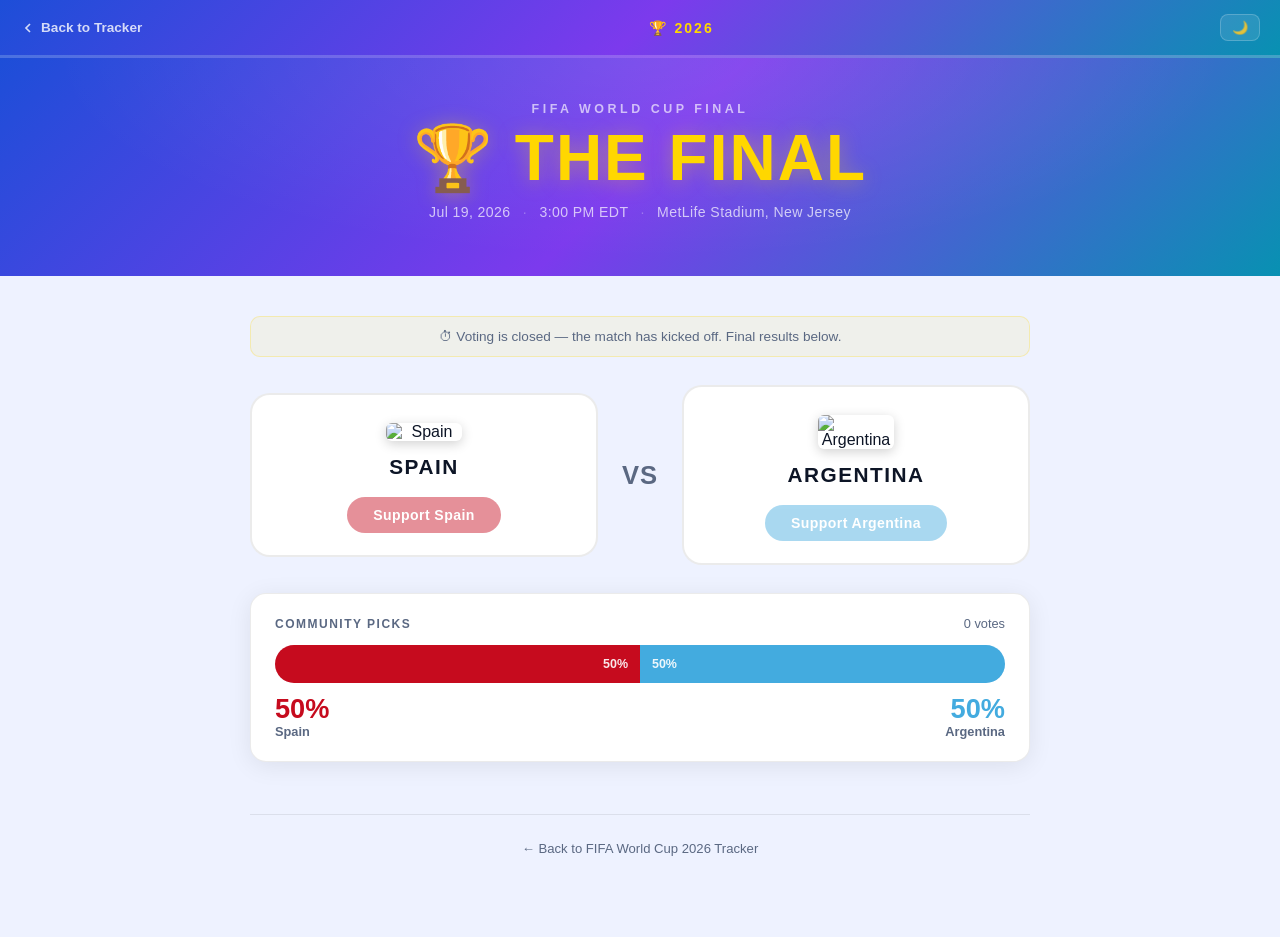
==== final.html @ 1cb16864 "feat: World Cup Final prediction page (Spain vs Argentina) with Firebase placeholder - final.html: v" ====
<!DOCTYPE html>
<html lang="en">
<head>
  <script async src="https://www.googletagmanager.com/gtag/js?id=G-YJS6015CH2"></script>
  <script>
    window.dataLayer = window.dataLayer || [];
    function gtag(){dataLayer.push(arguments);}
    gtag('js', new Date()); gtag('config', 'G-YJS6015CH2');
  </script>
  <meta charset="UTF-8" />
  <meta name="viewport" content="width=device-width, initial-scale=1.0" />
  <title>2026 World Cup Final – Spain vs Argentina | Predict the Winner</title>
  <meta name="description" content="Spain vs Argentina — 2026 FIFA World Cup Final. Cast your prediction and see who the world is backing." />
  <style>
    /* ── TOKENS ── */
    :root {
      --spain:       #C60B1E;
      --spain-dim:   rgba(198,11,30,.12);
      --arg:         #43ABDF;
      --arg-dim:     rgba(67,171,223,.12);
      --gold:        #FFD700;

      --bg:          #EEF2FF;
      --surface:     #FFFFFF;
      --surface2:    #F0F4FF;
      --text:        #0D1526;
      --text-muted:  #5A6882;
      --border:      rgba(0,0,0,.08);
      --shadow:      0 4px 24px rgba(0,0,0,.08);
    }
    @media (prefers-color-scheme: dark) {
      :root {
        --bg:         #07101F;
        --surface:    #0E1A2E;
        --surface2:   #122033;
        --text:       #E8EDF8;
        --text-muted: #7A8FAF;
        --border:     rgba(255,255,255,.07);
        --shadow:     0 4px 24px rgba(0,0,0,.5);
      }
    }
    :root[data-theme="dark"] {
      --bg:         #07101F;
      --surface:    #0E1A2E;
      --surface2:   #122033;
      --text:       #E8EDF8;
      --text-muted: #7A8FAF;
      --border:     rgba(255,255,255,.07);
      --shadow:     0 4px 24px rgba(0,0,0,.5);
    }
    :root[data-theme="light"] {
      --bg:          #EEF2FF;
      --surface:     #FFFFFF;
      --surface2:    #F0F4FF;
      --text:        #0D1526;
      --text-muted:  #5A6882;
      --border:      rgba(0,0,0,.08);
      --shadow:      0 4px 24px rgba(0,0,0,.08);
    }

    *, *::before, *::after { box-sizing: border-box; margin: 0; padding: 0; }

    body {
      font-family: 'Segoe UI', Arial, sans-serif;
      background: var(--bg);
      color: var(--text);
      min-height: 100vh;
      transition: background .2s, color .2s;
    }

    /* ── PAGE HEADER ── */
    .page-header {
      background: linear-gradient(135deg, #1d4ed8 0%, #7c3aed 50%, #0891b2 100%);
      padding: 14px 20px;
      display: flex;
      align-items: center;
      justify-content: space-between;
      border-bottom: 3px solid rgba(255,255,255,.2);
    }
    .back-link {
      color: rgba(255,255,255,.8);
      text-decoration: none;
      font-size: .85rem;
      font-weight: 600;
      display: flex;
      align-items: center;
      gap: 5px;
      transition: color .15s;
    }
    .back-link:hover { color: #fff; }
    .header-logo {
      font-size: .88rem;
      font-weight: 800;
      letter-spacing: 2px;
      color: var(--gold);
      text-transform: uppercase;
    }
    .theme-btn {
      background: rgba(255,255,255,.1);
      border: 1px solid rgba(255,255,255,.2);
      color: rgba(255,255,255,.85);
      padding: 5px 11px;
      border-radius: 8px;
      cursor: pointer;
      font-size: .82rem;
      font-family: inherit;
      transition: background .15s;
    }
    .theme-btn:hover { background: rgba(255,255,255,.2); }

    /* ── HERO ── */
    .hero {
      background: linear-gradient(135deg, #1d4ed8 0%, #7c3aed 50%, #0891b2 100%);
      text-align: center;
      padding: 44px 20px 56px;
      position: relative;
      overflow: hidden;
    }
    .hero::before {
      content: '';
      position: absolute;
      inset: 0;
      background: radial-gradient(ellipse at 50% 0%, rgba(255,255,255,.1) 0%, transparent 65%);
      pointer-events: none;
    }
    .hero-eyebrow {
      font-size: .78rem;
      font-weight: 700;
      letter-spacing: 3.5px;
      text-transform: uppercase;
      color: rgba(255,255,255,.65);
      margin-bottom: 10px;
    }
    .hero-title {
      font-size: clamp(2.2rem, 7vw, 4rem);
      font-weight: 900;
      color: var(--gold);
      text-shadow: 0 2px 20px rgba(255,215,0,.35);
      letter-spacing: 2px;
      text-transform: uppercase;
      line-height: 1;
      text-wrap: balance;
      position: relative;
    }
    .hero-meta {
      margin-top: 14px;
      color: rgba(255,255,255,.7);
      font-size: .88rem;
      letter-spacing: .4px;
      position: relative;
    }
    .hero-meta .dot { margin: 0 8px; opacity: .4; }

    /* ── MAIN ── */
    main { max-width: 820px; margin: 0 auto; padding: 40px 20px 80px; }

    /* ── CLOSED BANNER ── */
    .closed-banner {
      text-align: center;
      padding: 12px 20px;
      background: rgba(255,215,0,.08);
      border: 1px solid rgba(255,215,0,.25);
      border-radius: 10px;
      color: var(--text-muted);
      font-size: .85rem;
      margin-bottom: 28px;
      display: none;
    }
    .closed-banner.visible { display: block; }

    /* ── PROMPT ── */
    .vote-prompt {
      text-align: center;
      margin-bottom: 32px;
    }
    .vote-prompt h2 {
      font-size: 1.35rem;
      font-weight: 700;
      color: var(--text);
    }
    .vote-prompt p {
      font-size: .86rem;
      color: var(--text-muted);
      margin-top: 5px;
    }

    /* ── MATCHUP ── */
    .matchup {
      display: grid;
      grid-template-columns: 1fr 60px 1fr;
      gap: 12px;
      align-items: center;
      margin-bottom: 28px;
    }
    @media (max-width: 480px) {
      .matchup {
        grid-template-columns: 1fr;
      }
      .vs { text-align: center; padding: 0; }
    }

    /* ── TEAM CARD ── */
    .team-card {
      background: var(--surface);
      border: 2px solid var(--border);
      border-radius: 20px;
      padding: 28px 16px 22px;
      text-align: center;
      cursor: pointer;
      transition: transform .18s ease, border-color .18s, box-shadow .18s;
      position: relative;
      overflow: hidden;
      user-select: none;
    }
    .team-card::after {
      content: '';
      position: absolute;
      inset: 0;
      border-radius: 18px;
      opacity: 0;
      transition: opacity .2s;
    }
    .team-card.spain::after { background: radial-gradient(ellipse at 50% 0%, rgba(198,11,30,.14), transparent 70%); }
    .team-card.arg::after   { background: radial-gradient(ellipse at 50% 100%, rgba(67,171,223,.14), transparent 70%); }

    .team-card:not(.voted-other):hover { transform: translateY(-5px); }
    .team-card.spain:not(.voted-other):hover { border-color: var(--spain); box-shadow: 0 10px 36px rgba(198,11,30,.18); }
    .team-card.spain:not(.voted-other):hover::after { opacity: 1; }
    .team-card.arg:not(.voted-other):hover   { border-color: var(--arg);   box-shadow: 0 10px 36px rgba(67,171,223,.18); }
    .team-card.arg:not(.voted-other):hover::after   { opacity: 1; }

    .team-card.voted-for.spain {
      border-color: var(--spain);
      box-shadow: 0 0 0 3px rgba(198,11,30,.2), 0 8px 32px rgba(198,11,30,.12);
    }
    .team-card.voted-for.spain::after { opacity: 1; }
    .team-card.voted-for.arg {
      border-color: var(--arg);
      box-shadow: 0 0 0 3px rgba(67,171,223,.2), 0 8px 32px rgba(67,171,223,.12);
    }
    .team-card.voted-for.arg::after { opacity: 1; }

    .team-card.voted-other {
      opacity: .55;
      cursor: default;
      transform: none !important;
    }

    .team-flag {
      width: 76px;
      height: auto;
      border-radius: 6px;
      box-shadow: 0 3px 12px rgba(0,0,0,.18);
      display: block;
      margin: 0 auto 14px;
      position: relative;
      z-index: 1;
    }
    .team-name {
      font-size: 1.3rem;
      font-weight: 800;
      letter-spacing: 1.5px;
      text-transform: uppercase;
      color: var(--text);
      margin-bottom: 18px;
      position: relative;
      z-index: 1;
    }
    .vote-btn {
      display: inline-block;
      padding: 10px 26px;
      border-radius: 50px;
      border: none;
      font-size: .88rem;
      font-weight: 700;
      cursor: pointer;
      font-family: inherit;
      letter-spacing: .4px;
      transition: transform .1s, opacity .15s;
      position: relative;
      z-index: 1;
    }
    .vote-btn:not(:disabled):active { transform: scale(.95); }
    .team-card.spain .vote-btn { background: var(--spain); color: #fff; }
    .team-card.arg   .vote-btn { background: var(--arg);   color: #fff; }
    .vote-btn:disabled { opacity: .45; cursor: default; }

    .voted-badge {
      display: none;
      font-size: .78rem;
      font-weight: 700;
      margin-top: 10px;
      padding: 4px 14px;
      border-radius: 50px;
      letter-spacing: .5px;
      position: relative;
      z-index: 1;
    }
    .team-card.voted-for .voted-badge { display: inline-block; }
    .team-card.spain .voted-badge { background: rgba(198,11,30,.12); color: var(--spain); }
    .team-card.arg   .voted-badge { background: rgba(67,171,223,.14); color: #1d90c8; }

    /* ── VS ── */
    .vs {
      font-size: 1.6rem;
      font-weight: 900;
      color: var(--text-muted);
      text-align: center;
      letter-spacing: 1px;
    }

    /* ── RESULTS ── */
    .results-section {
      background: var(--surface);
      border: 1px solid var(--border);
      border-radius: 16px;
      padding: 22px 24px;
      box-shadow: var(--shadow);
      display: none;
    }
    .results-section.visible { display: block; }

    .results-header {
      display: flex;
      justify-content: space-between;
      align-items: baseline;
      margin-bottom: 14px;
    }
    .results-title {
      font-size: .75rem;
      font-weight: 700;
      text-transform: uppercase;
      letter-spacing: 1.5px;
      color: var(--text-muted);
    }
    .total-votes {
      font-size: .8rem;
      color: var(--text-muted);
      font-variant-numeric: tabular-nums;
    }

    .results-bar-wrap {
      height: 38px;
      border-radius: 50px;
      overflow: hidden;
      display: flex;
      background: var(--surface2);
    }
    .bar-spain {
      background: var(--spain);
      width: 50%;
      min-width: 0;
      display: flex;
      align-items: center;
      justify-content: flex-end;
      padding-right: 12px;
      transition: width .65s cubic-bezier(.4,0,.2,1);
      overflow: hidden;
      flex-shrink: 0;
    }
    .bar-arg {
      background: var(--arg);
      flex: 1;
      min-width: 0;
      display: flex;
      align-items: center;
      padding-left: 12px;
      overflow: hidden;
    }
    .bar-label {
      font-size: .78rem;
      font-weight: 700;
      color: rgba(255,255,255,.9);
      white-space: nowrap;
    }

    .results-teams {
      display: flex;
      justify-content: space-between;
      margin-top: 12px;
    }
    .result-side { display: flex; flex-direction: column; gap: 2px; }
    .result-side.right { text-align: right; }
    .result-pct {
      font-size: 1.7rem;
      font-weight: 900;
      line-height: 1;
      font-variant-numeric: tabular-nums;
    }
    .result-pct.spain { color: var(--spain); }
    .result-pct.arg   { color: var(--arg); }
    .result-team { font-size: .8rem; font-weight: 600; color: var(--text-muted); }

    /* ── FOOTER ── */
    .page-footer {
      text-align: center;
      margin-top: 52px;
      padding-top: 24px;
      border-top: 1px solid var(--border);
    }
    .page-footer a {
      color: var(--text-muted);
      text-decoration: none;
      font-size: .82rem;
      transition: color .15s;
    }
    .page-footer a:hover { color: var(--text); }

    @media (prefers-reduced-motion: reduce) {
      .bar-spain { transition: none; }
      .team-card { transition: none; }
    }
  </style>
</head>
<body>

<script>
  (function() {
    const t = localStorage.getItem('wc_theme');
    document.documentElement.setAttribute('data-theme', t === 'night' ? 'dark' : 'light');
  })();
</script>

<!-- ── PAGE HEADER ── -->
<header class="page-header">
  <a href="index.html" class="back-link">
    <svg width="16" height="16" fill="none" stroke="currentColor" stroke-width="2.5" viewBox="0 0 24 24">
      <polyline points="15 18 9 12 15 6"/>
    </svg>
    <span id="backLabel">Back to Tracker</span>
  </a>
  <span class="header-logo">🏆 2026</span>
  <button class="theme-btn" id="themeBtn" onclick="toggleTheme()">🌙</button>
</header>

<!-- ── HERO ── -->
<div class="hero">
  <div class="hero-eyebrow" id="eyebrow">FIFA World Cup Final</div>
  <h1 class="hero-title">🏆 The Final</h1>
  <div class="hero-meta">
    <span id="matchMeta">Jul 19, 2026 <span class="dot">·</span> 3:00 PM EDT <span class="dot">·</span> MetLife Stadium, New Jersey</span>
  </div>
</div>

<!-- ── MAIN ── -->
<main>

  <div id="closedBanner" class="closed-banner"></div>

  <div class="vote-prompt" id="votePrompt">
    <h2 id="promptTitle">Who will lift the trophy?</h2>
    <p id="promptSub">Cast your prediction — see what the world thinks</p>
  </div>

  <div class="matchup">

    <div class="team-card spain" id="cardSpain" onclick="castVote('spain')">
      <img class="team-flag" src="https://flagcdn.com/w80/es.png" alt="Spain" />
      <div class="team-name" id="nameSpain">Spain</div>
      <button class="vote-btn" id="btnSpain">Support Spain</button>
      <div class="voted-badge" id="badgeSpain">✓ Your Pick</div>
    </div>

    <div class="vs">VS</div>

    <div class="team-card arg" id="cardArg" onclick="castVote('arg')">
      <img class="team-flag" src="https://flagcdn.com/w80/ar.png" alt="Argentina" />
      <div class="team-name" id="nameArg">Argentina</div>
      <button class="vote-btn" id="btnArg">Support Argentina</button>
      <div class="voted-badge" id="badgeArg">✓ Your Pick</div>
    </div>

  </div>

  <!-- ── RESULTS BAR ── -->
  <div class="results-section" id="results">
    <div class="results-header">
      <span class="results-title" id="resultsTitle">Community Picks</span>
      <span class="total-votes" id="totalVotes">0 votes</span>
    </div>
    <div class="results-bar-wrap">
      <div class="bar-spain" id="barSpain">
        <span class="bar-label" id="barLabelSpain">50%</span>
      </div>
      <div class="bar-arg" id="barArg">
        <span class="bar-label" id="barLabelArg">50%</span>
      </div>
    </div>
    <div class="results-teams">
      <div class="result-side">
        <span class="result-pct spain" id="pctSpain">50%</span>
        <span class="result-team" id="rSpain">Spain</span>
      </div>
      <div class="result-side right">
        <span class="result-pct arg" id="pctArg">50%</span>
        <span class="result-team" id="rArg">Argentina</span>
      </div>
    </div>
  </div>

  <div class="page-footer">
    <a href="index.html">← <span id="footerLink">Back to FIFA World Cup 2026 Tracker</span></a>
  </div>

</main>

<!-- ═══════════════════════════════════════════════════════
     FIREBASE — replace this block once you have the config
     ═══════════════════════════════════════════════════════

<script type="module">
  import { initializeApp } from "https://www.gstatic.com/firebasejs/10.12.0/firebase-app.js";
  import { getDatabase, ref, onValue, runTransaction }
    from "https://www.gstatic.com/firebasejs/10.12.0/firebase-database.js";

  const firebaseConfig = {
    apiKey:            "PASTE_YOUR_API_KEY",
    authDomain:        "YOUR_PROJECT.firebaseapp.com",
    databaseURL:       "https://YOUR_PROJECT-default-rtdb.firebaseio.com",
    projectId:         "YOUR_PROJECT",
    storageBucket:     "YOUR_PROJECT.appspot.com",
    messagingSenderId: "YOUR_SENDER_ID",
    appId:             "YOUR_APP_ID"
  };

  const app = initializeApp(firebaseConfig);
  const db  = getDatabase(app);
  const votesRef = ref(db, 'final_votes');

  // Real-time listener — updates bar for all visitors
  onValue(votesRef, (snap) => {
    const d = snap.val() || { spain: 0, arg: 0 };
    updateResults(d.spain, d.arg);
  });

  // Atomic increment — safe against concurrent writes
  window._firebaseVote = async function(team) {
    await runTransaction(ref(db, 'final_votes/' + team), (v) => (v || 0) + 1);
  };
</script>

-->

<script>
  /* ── BILINGUAL ── */
  const T = {
    en: {
      back:         'Back to Tracker',
      footer:       'Back to FIFA World Cup 2026 Tracker',
      eyebrow:      'FIFA World Cup Final',
      meta:         'Jul 19, 2026 · 3:00 PM EDT · MetLife Stadium, New Jersey',
      promptTitle:  'Who will lift the trophy?',
      promptSub:    'Cast your prediction — see what the world thinks',
      btnSpain:     'Support Spain',
      btnArg:       'Support Argentina',
      nameSpain:    'Spain',
      nameArg:      'Argentina',
      resultsTitle: 'Community Picks',
      votes:        n => `${n.toLocaleString()} vote${n !== 1 ? 's' : ''}`,
      yourPick:     '✓ Your Pick',
      closed:       '⏱ Voting is closed — the match has kicked off. Final results below.',
    },
    zh: {
      back:         '返回主页',
      footer:       '返回 2026 世界杯追踪器',
      eyebrow:      'FIFA 世界杯决赛',
      meta:         '2026年7月20日 · 北京时间 03:00 · 大都会人寿球场，新泽西',
      promptTitle:  '你支持谁捧杯？',
      promptSub:    '投票预测，看看大家怎么想',
      btnSpain:     '支持西班牙',
      btnArg:       '支持阿根廷',
      nameSpain:    '西班牙',
      nameArg:      '阿根廷',
      resultsTitle: '社区预测',
      votes:        n => `共 ${n.toLocaleString()} 票`,
      yourPick:     '✓ 你的选择',
      closed:       '⏱ 投票已关闭，比赛已经开始，最终预测结果如下。',
    }
  };

  let LANG = localStorage.getItem('wc_lang') || 'en';

  function setLang(lang) {
    LANG = lang;
    const t = T[lang];
    document.getElementById('backLabel').textContent    = t.back;
    document.getElementById('eyebrow').textContent      = t.eyebrow;
    document.getElementById('matchMeta').innerHTML      = t.meta
      .replace(/·/g, '<span class="dot">·</span>');
    document.getElementById('promptTitle').textContent  = t.promptTitle;
    document.getElementById('promptSub').textContent    = t.promptSub;
    document.getElementById('btnSpain').textContent     = t.btnSpain;
    document.getElementById('btnArg').textContent       = t.btnArg;
    document.getElementById('nameSpain').textContent    = t.nameSpain;
    document.getElementById('nameArg').textContent      = t.nameArg;
    document.getElementById('rSpain').textContent       = t.nameSpain;
    document.getElementById('rArg').textContent         = t.nameArg;
    document.getElementById('badgeSpain').textContent   = t.yourPick;
    document.getElementById('badgeArg').textContent     = t.yourPick;
    document.getElementById('resultsTitle').textContent = t.resultsTitle;
    document.getElementById('footerLink').textContent   = t.footer;
    const n = _votes.spain + _votes.arg;
    document.getElementById('totalVotes').textContent   = t.votes(n);
    if (_closed) {
      document.getElementById('closedBanner').textContent = t.closed;
    }
  }

  /* ── THEME ── */
  function toggleTheme() {
    const isDark = document.documentElement.getAttribute('data-theme') === 'dark';
    const next   = isDark ? 'light' : 'dark';
    document.documentElement.setAttribute('data-theme', next);
    localStorage.setItem('wc_theme', next === 'dark' ? 'night' : 'day');
    document.getElementById('themeBtn').textContent = next === 'dark' ? '☀️' : '🌙';
  }

  /* ── STATE ── */
  // FIREBASE_TODO: _votes will be overwritten by the Firebase onValue listener.
  // Until then, starts at 0 and only reflects local votes.
  let _votes = { spain: 0, arg: 0 };
  const VOTE_KEY = 'wc_final_vote_2026';

  // Final kick-off: Jul 19 2026 19:00 UTC (3 PM EDT)
  const KICKOFF_UTC = Date.UTC(2026, 6, 19, 19, 0);
  const _closed = Date.now() >= KICKOFF_UTC;

  /* ── VOTE ── */
  function castVote(team) {
    if (localStorage.getItem(VOTE_KEY)) return;
    if (_closed) return;
    localStorage.setItem(VOTE_KEY, team);
    _votes[team]++;

    // FIREBASE_TODO: Remove the line above and uncomment below once Firebase is live:
    // if (window._firebaseVote) { window._firebaseVote(team); return; }

    applyVotedUI(team);
    updateResults(_votes.spain, _votes.arg);
  }

  function applyVotedUI(team) {
    document.getElementById('btnSpain').disabled = true;
    document.getElementById('btnArg').disabled   = true;
    document.getElementById('votePrompt').style.display = 'none';
    document.getElementById('results').classList.add('visible');

    const mine  = team === 'spain' ? 'cardSpain' : 'cardArg';
    const other = team === 'spain' ? 'cardArg'   : 'cardSpain';
    document.getElementById(mine).classList.add('voted-for');
    const otherCard = document.getElementById(other);
    otherCard.classList.add('voted-other');
    otherCard.onclick = null;
  }

  /* ── RESULTS BAR ── */
  function updateResults(spainN, argN) {
    const total    = spainN + argN;
    const spainPct = total === 0 ? 50 : Math.round(spainN / total * 100);
    const argPct   = 100 - spainPct;

    document.getElementById('totalVotes').textContent       = T[LANG].votes(total);
    document.getElementById('barSpain').style.width         = spainPct + '%';
    document.getElementById('pctSpain').textContent         = spainPct + '%';
    document.getElementById('pctArg').textContent           = argPct   + '%';
    document.getElementById('barLabelSpain').textContent    = spainPct + '%';
    document.getElementById('barLabelArg').textContent      = argPct   + '%';
    // Hide label if bar too narrow
    document.getElementById('barLabelSpain').style.opacity  = spainPct < 14 ? '0' : '1';
    document.getElementById('barLabelArg').style.opacity    = argPct   < 14 ? '0' : '1';
  }

  /* ── INIT ── */
  setLang(LANG);

  // Sync theme icon
  document.getElementById('themeBtn').textContent =
    document.documentElement.getAttribute('data-theme') === 'dark' ? '☀️' : '🌙';

  // Voting closed state
  if (_closed) {
    const banner = document.getElementById('closedBanner');
    banner.textContent = T[LANG].closed;
    banner.classList.add('visible');
    document.getElementById('btnSpain').disabled = true;
    document.getElementById('btnArg').disabled   = true;
    document.getElementById('cardSpain').onclick = null;
    document.getElementById('cardArg').onclick   = null;
    document.getElementById('votePrompt').style.display = 'none';
    document.getElementById('results').classList.add('visible');
  }

  // Restore prior vote (local)
  const prior = localStorage.getItem(VOTE_KEY);
  if (prior) {
    _votes[prior]++;
    applyVotedUI(prior);
    updateResults(_votes.spain, _votes.arg);
  }
</script>
</body>
</html>
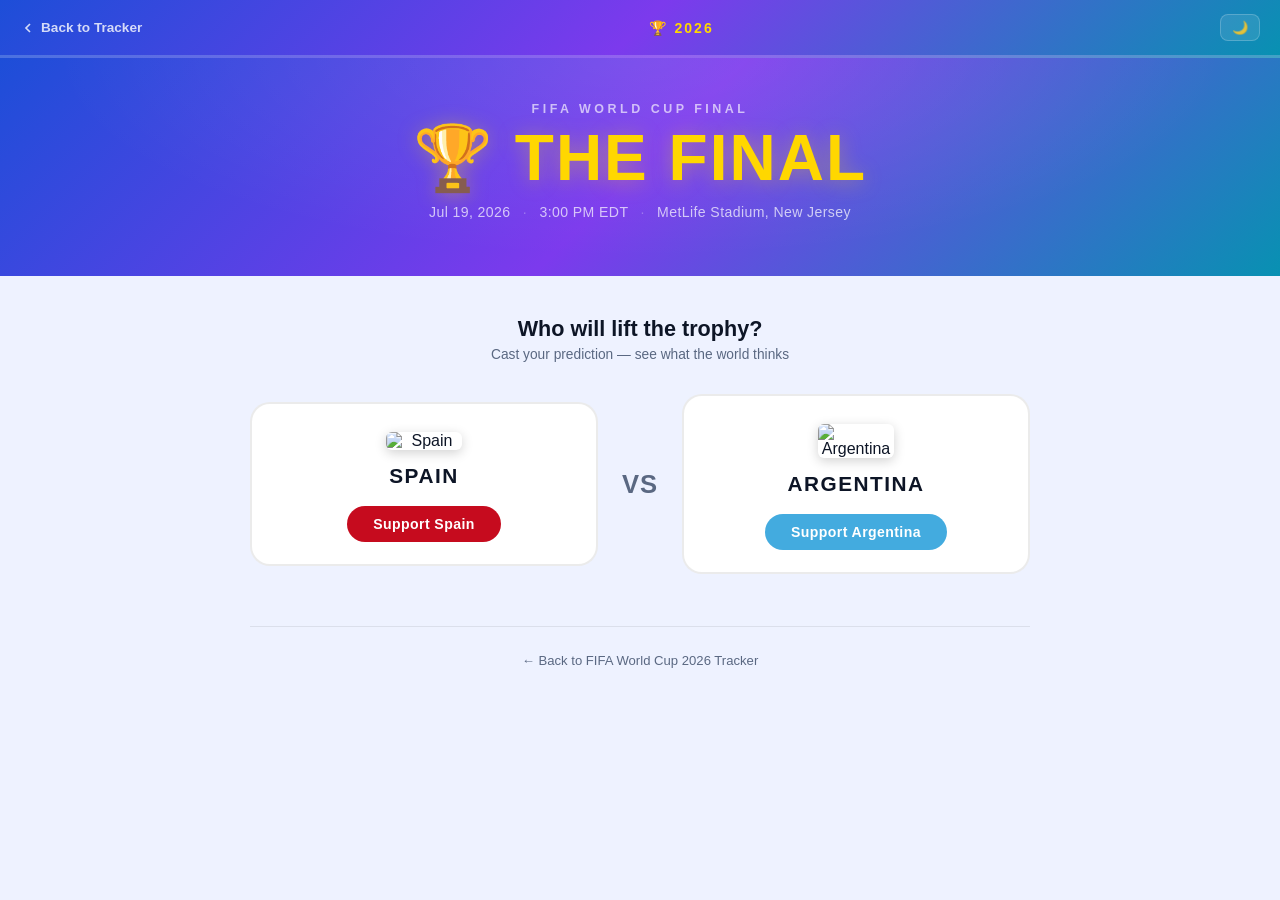
==== commit c81b16aa: "feat: connect Firebase Realtime Database for final vote counts [skip ci]" ====
--- a/final.html
+++ b/final.html
@@ -504,33 +504,29 @@
 
 </main>
 
-<!-- ═══════════════════════════════════════════════════════
-     FIREBASE — replace this block once you have the config
-     ═══════════════════════════════════════════════════════
-
 <script type="module">
   import { initializeApp } from "https://www.gstatic.com/firebasejs/10.12.0/firebase-app.js";
   import { getDatabase, ref, onValue, runTransaction }
     from "https://www.gstatic.com/firebasejs/10.12.0/firebase-database.js";
 
   const firebaseConfig = {
-    apiKey:            "PASTE_YOUR_API_KEY",
-    authDomain:        "YOUR_PROJECT.firebaseapp.com",
-    databaseURL:       "https://YOUR_PROJECT-default-rtdb.firebaseio.com",
-    projectId:         "YOUR_PROJECT",
-    storageBucket:     "YOUR_PROJECT.appspot.com",
-    messagingSenderId: "YOUR_SENDER_ID",
-    appId:             "YOUR_APP_ID"
+    apiKey:            "AIzaSyBJj8Or9CzDDDHI9J4nb-T1kBgchwv4rHs",
+    authDomain:        "worldcup2026-eacde.firebaseapp.com",
+    databaseURL:       "https://worldcup2026-eacde-default-rtdb.firebaseio.com",
+    projectId:         "worldcup2026-eacde",
+    storageBucket:     "worldcup2026-eacde.firebasestorage.app",
+    messagingSenderId: "214562669381",
+    appId:             "1:214562669381:web:a898e39a954136c8b9342c"
   };
 
   const app = initializeApp(firebaseConfig);
   const db  = getDatabase(app);
   const votesRef = ref(db, 'final_votes');
 
-  // Real-time listener — updates bar for all visitors
+  // Real-time listener — pushes live totals to all visitors
   onValue(votesRef, (snap) => {
     const d = snap.val() || { spain: 0, arg: 0 };
-    updateResults(d.spain, d.arg);
+    updateResults(d.spain || 0, d.arg || 0);
   });
 
   // Atomic increment — safe against concurrent writes
@@ -538,8 +534,6 @@
     await runTransaction(ref(db, 'final_votes/' + team), (v) => (v || 0) + 1);
   };
 </script>
-
--->
 
 <script>
   /* ── BILINGUAL ── */
@@ -616,9 +610,6 @@
   }
 
   /* ── STATE ── */
-  // FIREBASE_TODO: _votes will be overwritten by the Firebase onValue listener.
-  // Until then, starts at 0 and only reflects local votes.
-  let _votes = { spain: 0, arg: 0 };
   const VOTE_KEY = 'wc_final_vote_2026';
 
   // Final kick-off: Jul 19 2026 19:00 UTC (3 PM EDT)
@@ -630,13 +621,9 @@
     if (localStorage.getItem(VOTE_KEY)) return;
     if (_closed) return;
     localStorage.setItem(VOTE_KEY, team);
-    _votes[team]++;
-
-    // FIREBASE_TODO: Remove the line above and uncomment below once Firebase is live:
-    // if (window._firebaseVote) { window._firebaseVote(team); return; }
-
     applyVotedUI(team);
-    updateResults(_votes.spain, _votes.arg);
+    // Firebase handles the increment; onValue listener will update the bar
+    if (window._firebaseVote) window._firebaseVote(team);
   }
 
   function applyVotedUI(team) {
@@ -690,12 +677,10 @@
     document.getElementById('results').classList.add('visible');
   }
 
-  // Restore prior vote (local)
+  // Restore prior vote — results come from Firebase's onValue listener
   const prior = localStorage.getItem(VOTE_KEY);
   if (prior) {
-    _votes[prior]++;
     applyVotedUI(prior);
-    updateResults(_votes.spain, _votes.arg);
   }
 </script>
 </body>
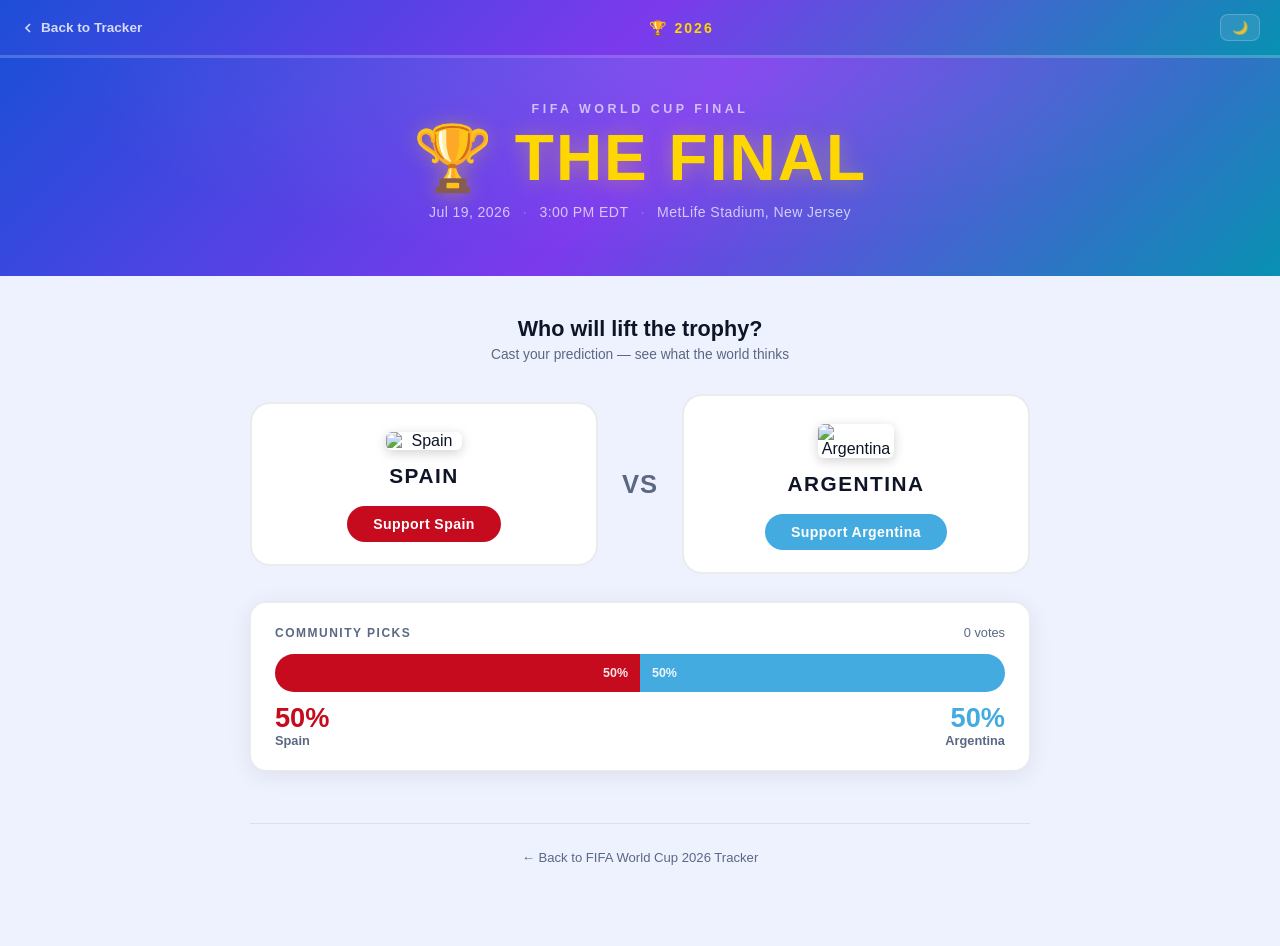
==== commit 3d569de0: "feat: auto-redirect to final page, show live results to all, toast on re-vote [skip ci] - index.html" ====
--- a/final.html
+++ b/final.html
@@ -391,6 +391,27 @@
     .result-pct.arg   { color: var(--arg); }
     .result-team { font-size: .8rem; font-weight: 600; color: var(--text-muted); }
 
+    /* ── TOAST ── */
+    .toast {
+      position: fixed;
+      bottom: 32px;
+      left: 50%;
+      transform: translateX(-50%) translateY(16px);
+      background: rgba(15,25,50,.93);
+      color: #fff;
+      padding: 11px 22px;
+      border-radius: 50px;
+      font-size: .88rem;
+      font-weight: 600;
+      opacity: 0;
+      transition: opacity .2s, transform .2s;
+      pointer-events: none;
+      white-space: nowrap;
+      z-index: 200;
+      box-shadow: 0 4px 20px rgba(0,0,0,.3);
+    }
+    .toast.show { opacity: 1; transform: translateX(-50%) translateY(0); }
+
     /* ── FOOTER ── */
     .page-footer {
       text-align: center;
@@ -473,7 +494,7 @@
   </div>
 
   <!-- ── RESULTS BAR ── -->
-  <div class="results-section" id="results">
+  <div class="results-section visible" id="results">
     <div class="results-header">
       <span class="results-title" id="resultsTitle">Community Picks</span>
       <span class="total-votes" id="totalVotes">0 votes</span>
@@ -504,6 +525,8 @@
 
 </main>
 
+<div class="toast" id="toast"></div>
+
 <script type="module">
   import { initializeApp } from "https://www.gstatic.com/firebasejs/10.12.0/firebase-app.js";
   import { getDatabase, ref, onValue, runTransaction }
@@ -539,36 +562,38 @@
   /* ── BILINGUAL ── */
   const T = {
     en: {
-      back:         'Back to Tracker',
-      footer:       'Back to FIFA World Cup 2026 Tracker',
-      eyebrow:      'FIFA World Cup Final',
-      meta:         'Jul 19, 2026 · 3:00 PM EDT · MetLife Stadium, New Jersey',
-      promptTitle:  'Who will lift the trophy?',
-      promptSub:    'Cast your prediction — see what the world thinks',
-      btnSpain:     'Support Spain',
-      btnArg:       'Support Argentina',
-      nameSpain:    'Spain',
-      nameArg:      'Argentina',
-      resultsTitle: 'Community Picks',
-      votes:        n => `${n.toLocaleString()} vote${n !== 1 ? 's' : ''}`,
-      yourPick:     '✓ Your Pick',
-      closed:       '⏱ Voting is closed — the match has kicked off. Final results below.',
+      back:          'Back to Tracker',
+      footer:        'Back to FIFA World Cup 2026 Tracker',
+      eyebrow:       'FIFA World Cup Final',
+      meta:          'Jul 19, 2026 · 3:00 PM EDT · MetLife Stadium, New Jersey',
+      promptTitle:   'Who will lift the trophy?',
+      promptSub:     'Cast your prediction — see what the world thinks',
+      btnSpain:      'Support Spain',
+      btnArg:        'Support Argentina',
+      nameSpain:     'Spain',
+      nameArg:       'Argentina',
+      resultsTitle:  'Community Picks',
+      votes:         n => `${n.toLocaleString()} vote${n !== 1 ? 's' : ''}`,
+      yourPick:      '✓ Your Pick',
+      closed:        '⏱ Voting is closed — the match has kicked off. Final results below.',
+      alreadyVoted:  name => `You already voted for ${name}!`,
     },
     zh: {
-      back:         '返回主页',
-      footer:       '返回 2026 世界杯追踪器',
-      eyebrow:      'FIFA 世界杯决赛',
-      meta:         '2026年7月20日 · 北京时间 03:00 · 大都会人寿球场，新泽西',
-      promptTitle:  '你支持谁捧杯？',
-      promptSub:    '投票预测，看看大家怎么想',
-      btnSpain:     '支持西班牙',
-      btnArg:       '支持阿根廷',
-      nameSpain:    '西班牙',
-      nameArg:      '阿根廷',
-      resultsTitle: '社区预测',
-      votes:        n => `共 ${n.toLocaleString()} 票`,
-      yourPick:     '✓ 你的选择',
-      closed:       '⏱ 投票已关闭，比赛已经开始，最终预测结果如下。',
+      back:          '返回主页',
+      footer:        '返回 2026 世界杯追踪器',
+      eyebrow:       'FIFA 世界杯决赛',
+      meta:          '2026年7月20日 · 北京时间 03:00 · 大都会人寿球场，新泽西',
+      promptTitle:   '你支持谁捧杯？',
+      promptSub:     '投票预测，看看大家怎么想',
+      btnSpain:      '支持西班牙',
+      btnArg:        '支持阿根廷',
+      nameSpain:     '西班牙',
+      nameArg:       '阿根廷',
+      resultsTitle:  '社区预测',
+      votes:         n => `共 ${n.toLocaleString()} 票`,
+      yourPick:      '✓ 你的选择',
+      closed:        '⏱ 投票已关闭，比赛已经开始，最终预测结果如下。',
+      alreadyVoted:  name => `你已经投票支持${name}了！`,
     }
   };
 
@@ -616,13 +641,28 @@
   const KICKOFF_UTC = Date.UTC(2026, 6, 19, 19, 0);
   const _closed = Date.now() >= KICKOFF_UTC;
 
+  /* ── TOAST ── */
+  let _toastTimer;
+  function showToast(msg) {
+    const t = document.getElementById('toast');
+    t.textContent = msg;
+    t.classList.add('show');
+    clearTimeout(_toastTimer);
+    _toastTimer = setTimeout(() => t.classList.remove('show'), 2500);
+  }
+
   /* ── VOTE ── */
   function castVote(team) {
-    if (localStorage.getItem(VOTE_KEY)) return;
+    const prior = localStorage.getItem(VOTE_KEY);
+    if (prior) {
+      const priorName = prior === 'spain' ? T[LANG].nameSpain : T[LANG].nameArg;
+      showToast(T[LANG].alreadyVoted(priorName));
+      return;
+    }
     if (_closed) return;
     localStorage.setItem(VOTE_KEY, team);
     applyVotedUI(team);
-    // Firebase handles the increment; onValue listener will update the bar
+    // Firebase handles the increment; onValue listener updates the bar
     if (window._firebaseVote) window._firebaseVote(team);
   }
 
@@ -630,7 +670,6 @@
     document.getElementById('btnSpain').disabled = true;
     document.getElementById('btnArg').disabled   = true;
     document.getElementById('votePrompt').style.display = 'none';
-    document.getElementById('results').classList.add('visible');
 
     const mine  = team === 'spain' ? 'cardSpain' : 'cardArg';
     const other = team === 'spain' ? 'cardArg'   : 'cardSpain';
@@ -658,6 +697,9 @@
   }
 
   /* ── INIT ── */
+  // Mark that this user has seen the final page (prevents re-redirect from index.html)
+  sessionStorage.setItem('saw_final', '1');
+
   setLang(LANG);
 
   // Sync theme icon
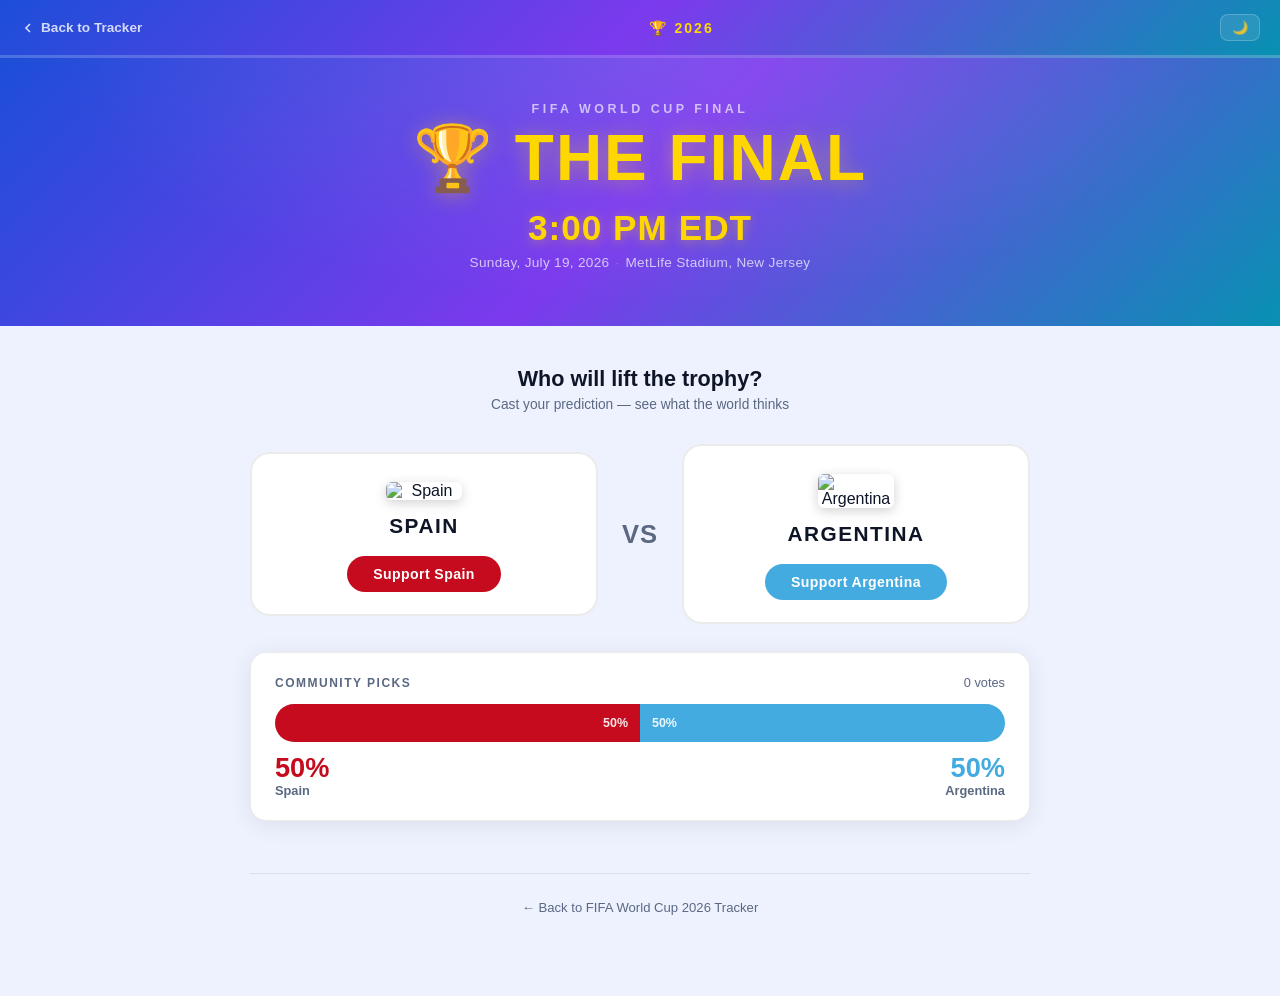
==== commit 5a5b5e1a: "feat: make match time prominent in final.html hero [skip ci]" ====
--- a/final.html
+++ b/final.html
@@ -143,13 +143,30 @@
       position: relative;
     }
     .hero-meta {
-      margin-top: 14px;
+      margin-top: 20px;
+      position: relative;
+      display: flex;
+      flex-direction: column;
+      align-items: center;
+      gap: 10px;
+    }
+    .hero-time {
+      font-size: clamp(1.5rem, 4vw, 2.2rem);
+      font-weight: 900;
+      color: var(--gold);
+      letter-spacing: 1px;
+      text-shadow: 0 2px 12px rgba(255,215,0,.4);
+      line-height: 1;
+    }
+    .hero-info-row {
+      display: flex;
+      align-items: center;
+      gap: 6px;
       color: rgba(255,255,255,.7);
-      font-size: .88rem;
-      letter-spacing: .4px;
-      position: relative;
-    }
-    .hero-meta .dot { margin: 0 8px; opacity: .4; }
+      font-size: .85rem;
+      letter-spacing: .3px;
+    }
+    .hero-info-row .dot { opacity: .35; }
 
     /* ── MAIN ── */
     main { max-width: 820px; margin: 0 auto; padding: 40px 20px 80px; }
@@ -459,7 +476,12 @@
   <div class="hero-eyebrow" id="eyebrow">FIFA World Cup Final</div>
   <h1 class="hero-title">🏆 The Final</h1>
   <div class="hero-meta">
-    <span id="matchMeta">Jul 19, 2026 <span class="dot">·</span> 3:00 PM EDT <span class="dot">·</span> MetLife Stadium, New Jersey</span>
+    <div class="hero-time" id="matchTime">3:00 PM EDT</div>
+    <div class="hero-info-row">
+      <span id="matchDate">Sunday, July 19, 2026</span>
+      <span class="dot">·</span>
+      <span id="matchVenue">MetLife Stadium, New Jersey</span>
+    </div>
   </div>
 </div>
 
@@ -565,7 +587,9 @@
       back:          'Back to Tracker',
       footer:        'Back to FIFA World Cup 2026 Tracker',
       eyebrow:       'FIFA World Cup Final',
-      meta:          'Jul 19, 2026 · 3:00 PM EDT · MetLife Stadium, New Jersey',
+      time:          '3:00 PM EDT',
+      date:          'Sunday, July 19, 2026',
+      venue:         'MetLife Stadium, New Jersey',
       promptTitle:   'Who will lift the trophy?',
       promptSub:     'Cast your prediction — see what the world thinks',
       btnSpain:      'Support Spain',
@@ -582,7 +606,9 @@
       back:          '返回主页',
       footer:        '返回 2026 世界杯追踪器',
       eyebrow:       'FIFA 世界杯决赛',
-      meta:          '2026年7月20日 · 北京时间 03:00 · 大都会人寿球场，新泽西',
+      time:          '北京时间 03:00',
+      date:          '2026年7月20日（周一）',
+      venue:         '大都会人寿球场，新泽西',
       promptTitle:   '你支持谁捧杯？',
       promptSub:     '投票预测，看看大家怎么想',
       btnSpain:      '支持西班牙',
@@ -604,8 +630,9 @@
     const t = T[lang];
     document.getElementById('backLabel').textContent    = t.back;
     document.getElementById('eyebrow').textContent      = t.eyebrow;
-    document.getElementById('matchMeta').innerHTML      = t.meta
-      .replace(/·/g, '<span class="dot">·</span>');
+    document.getElementById('matchTime').textContent    = t.time;
+    document.getElementById('matchDate').textContent    = t.date;
+    document.getElementById('matchVenue').textContent   = t.venue;
     document.getElementById('promptTitle').textContent  = t.promptTitle;
     document.getElementById('promptSub').textContent    = t.promptSub;
     document.getElementById('btnSpain').textContent     = t.btnSpain;
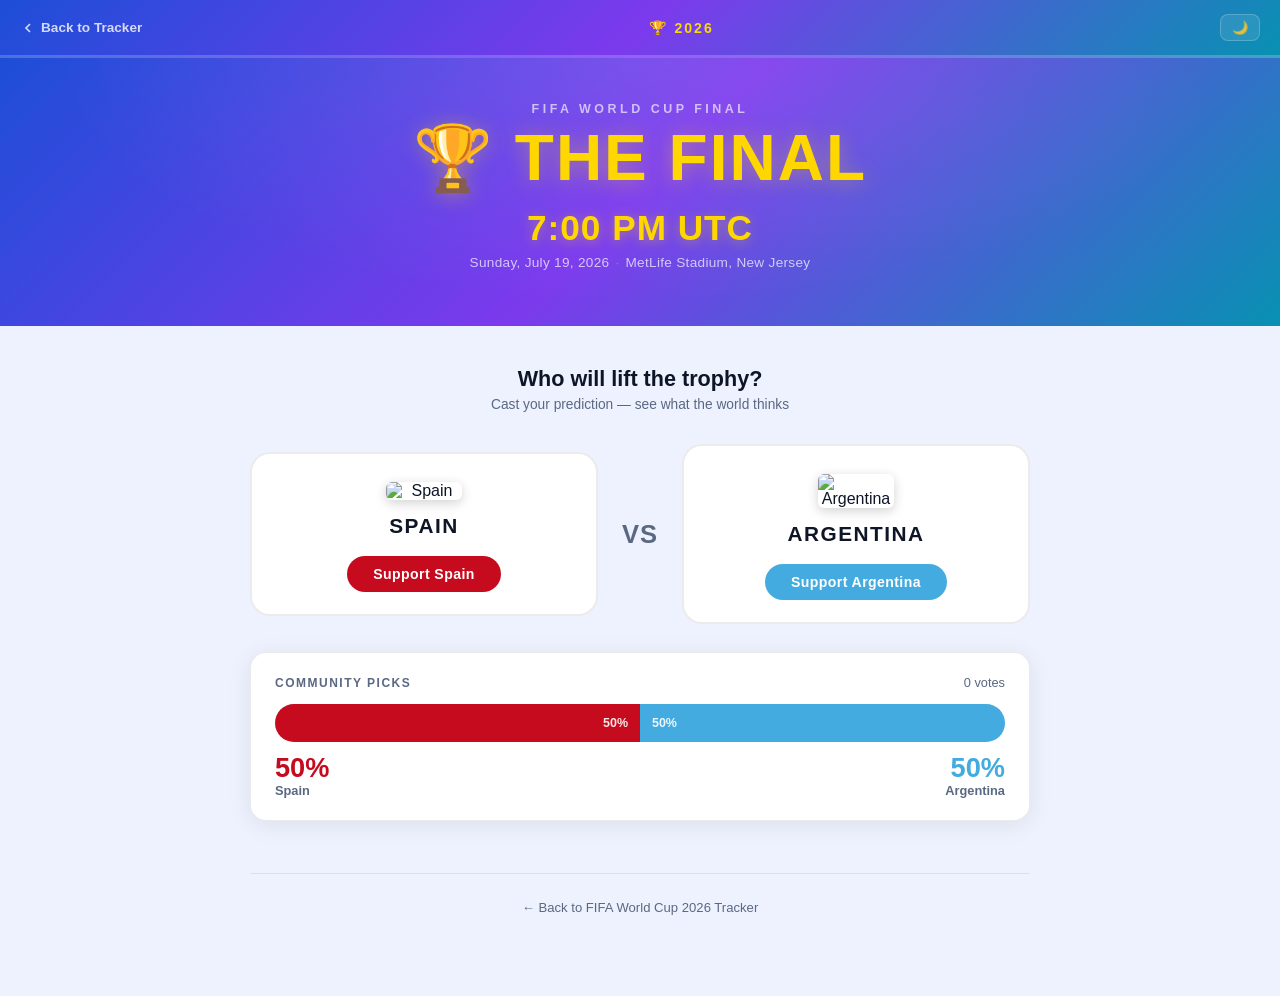
==== commit 0eefbf18: "feat: show kickoff time in visitor's local timezone [skip ci]" ====
--- a/final.html
+++ b/final.html
@@ -587,8 +587,6 @@
       back:          'Back to Tracker',
       footer:        'Back to FIFA World Cup 2026 Tracker',
       eyebrow:       'FIFA World Cup Final',
-      time:          '3:00 PM EDT',
-      date:          'Sunday, July 19, 2026',
       venue:         'MetLife Stadium, New Jersey',
       promptTitle:   'Who will lift the trophy?',
       promptSub:     'Cast your prediction — see what the world thinks',
@@ -606,8 +604,6 @@
       back:          '返回主页',
       footer:        '返回 2026 世界杯追踪器',
       eyebrow:       'FIFA 世界杯决赛',
-      time:          '北京时间 03:00',
-      date:          '2026年7月20日（周一）',
       venue:         '大都会人寿球场，新泽西',
       promptTitle:   '你支持谁捧杯？',
       promptSub:     '投票预测，看看大家怎么想',
@@ -628,10 +624,11 @@
   function setLang(lang) {
     LANG = lang;
     const t = T[lang];
+    const localMatch = getLocalMatchTime(lang);
     document.getElementById('backLabel').textContent    = t.back;
     document.getElementById('eyebrow').textContent      = t.eyebrow;
-    document.getElementById('matchTime').textContent    = t.time;
-    document.getElementById('matchDate').textContent    = t.date;
+    document.getElementById('matchTime').textContent    = localMatch.time;
+    document.getElementById('matchDate').textContent    = localMatch.date;
     document.getElementById('matchVenue').textContent   = t.venue;
     document.getElementById('promptTitle').textContent  = t.promptTitle;
     document.getElementById('promptSub').textContent    = t.promptSub;
@@ -652,6 +649,21 @@
     }
   }
 
+  /* ── LOCAL MATCH TIME ── */
+  // Kickoff: Jul 19 2026 19:00 UTC (3:00 PM EDT)
+  const KICKOFF_DATE = new Date(Date.UTC(2026, 6, 19, 19, 0));
+
+  function getLocalMatchTime(lang) {
+    const locale = lang === 'zh' ? 'zh-CN' : 'en-US';
+    const time = KICKOFF_DATE.toLocaleTimeString(locale, {
+      hour: 'numeric', minute: '2-digit', timeZoneName: 'short'
+    });
+    const date = KICKOFF_DATE.toLocaleDateString(locale, {
+      weekday: 'long', year: 'numeric', month: 'long', day: 'numeric'
+    });
+    return { time, date };
+  }
+
   /* ── THEME ── */
   function toggleTheme() {
     const isDark = document.documentElement.getAttribute('data-theme') === 'dark';
@@ -664,9 +676,7 @@
   /* ── STATE ── */
   const VOTE_KEY = 'wc_final_vote_2026';
 
-  // Final kick-off: Jul 19 2026 19:00 UTC (3 PM EDT)
-  const KICKOFF_UTC = Date.UTC(2026, 6, 19, 19, 0);
-  const _closed = Date.now() >= KICKOFF_UTC;
+  const _closed = Date.now() >= KICKOFF_DATE.getTime();
 
   /* ── TOAST ── */
   let _toastTimer;
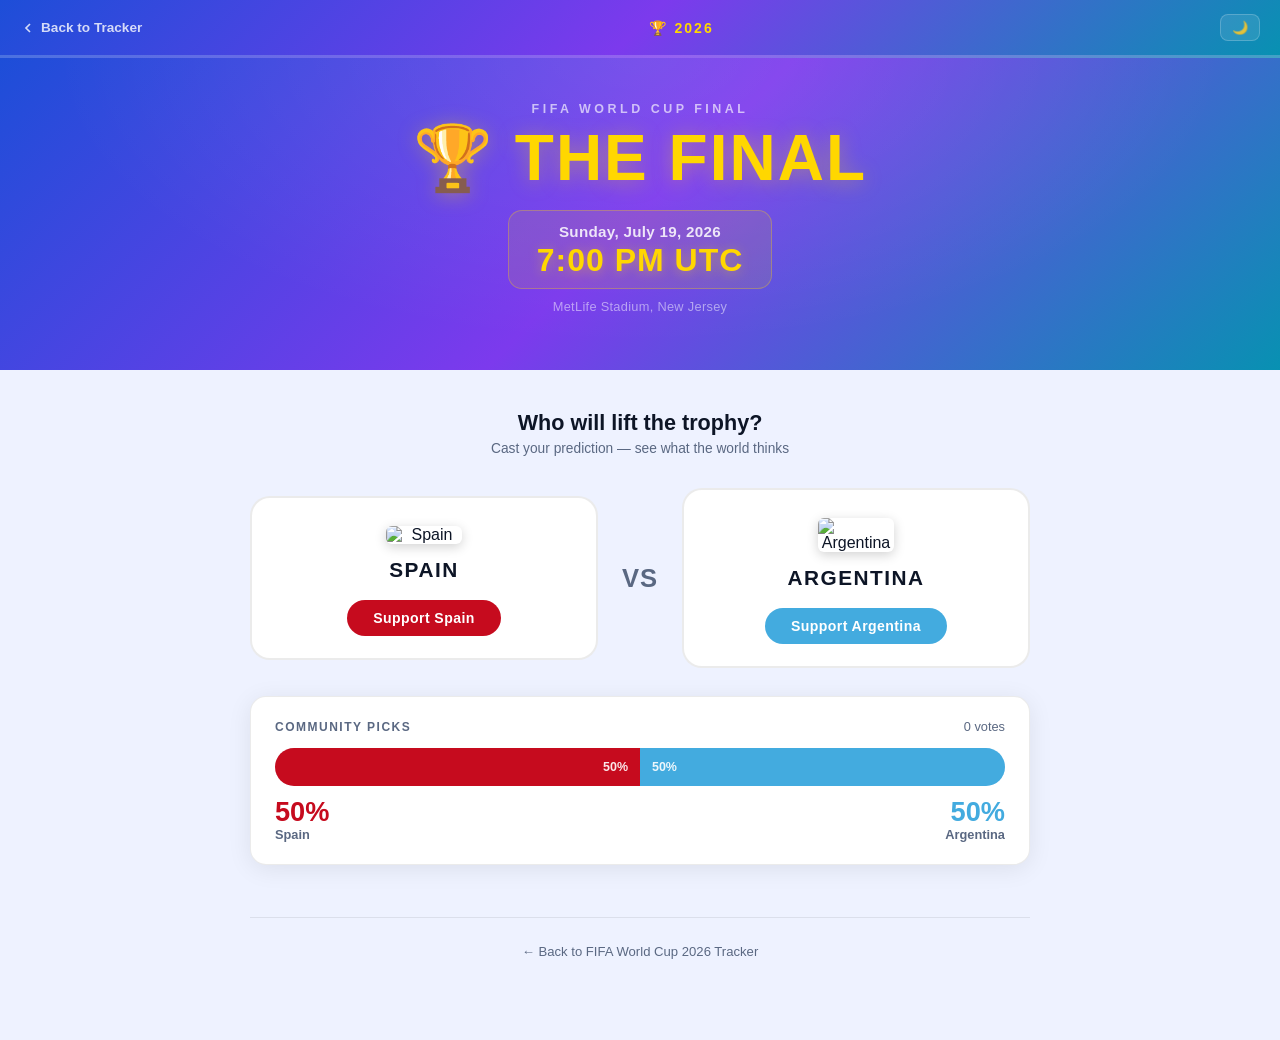
==== commit 25de28af: "feat: highlight both date and time together in final.html hero [skip ci]" ====
--- a/final.html
+++ b/final.html
@@ -150,23 +150,35 @@
       align-items: center;
       gap: 10px;
     }
+    .hero-datetime {
+      display: flex;
+      flex-direction: column;
+      align-items: center;
+      gap: 4px;
+      background: rgba(255,215,0,.1);
+      border: 1px solid rgba(255,215,0,.3);
+      border-radius: 14px;
+      padding: 12px 28px;
+    }
     .hero-time {
-      font-size: clamp(1.5rem, 4vw, 2.2rem);
+      font-size: clamp(1.4rem, 4vw, 2rem);
       font-weight: 900;
       color: var(--gold);
       letter-spacing: 1px;
       text-shadow: 0 2px 12px rgba(255,215,0,.4);
       line-height: 1;
     }
-    .hero-info-row {
-      display: flex;
-      align-items: center;
-      gap: 6px;
-      color: rgba(255,255,255,.7);
-      font-size: .85rem;
+    .hero-date {
+      font-size: clamp(.82rem, 2vw, .95rem);
+      font-weight: 600;
+      color: rgba(255,255,255,.85);
       letter-spacing: .3px;
     }
-    .hero-info-row .dot { opacity: .35; }
+    .hero-venue {
+      color: rgba(255,255,255,.5);
+      font-size: .8rem;
+      letter-spacing: .3px;
+    }
 
     /* ── MAIN ── */
     main { max-width: 820px; margin: 0 auto; padding: 40px 20px 80px; }
@@ -476,12 +488,11 @@
   <div class="hero-eyebrow" id="eyebrow">FIFA World Cup Final</div>
   <h1 class="hero-title">🏆 The Final</h1>
   <div class="hero-meta">
-    <div class="hero-time" id="matchTime">3:00 PM EDT</div>
-    <div class="hero-info-row">
-      <span id="matchDate">Sunday, July 19, 2026</span>
-      <span class="dot">·</span>
-      <span id="matchVenue">MetLife Stadium, New Jersey</span>
+    <div class="hero-datetime">
+      <div class="hero-date" id="matchDate">Sunday, July 19, 2026</div>
+      <div class="hero-time" id="matchTime">3:00 PM EDT</div>
     </div>
+    <div class="hero-venue" id="matchVenue">MetLife Stadium, New Jersey</div>
   </div>
 </div>
 
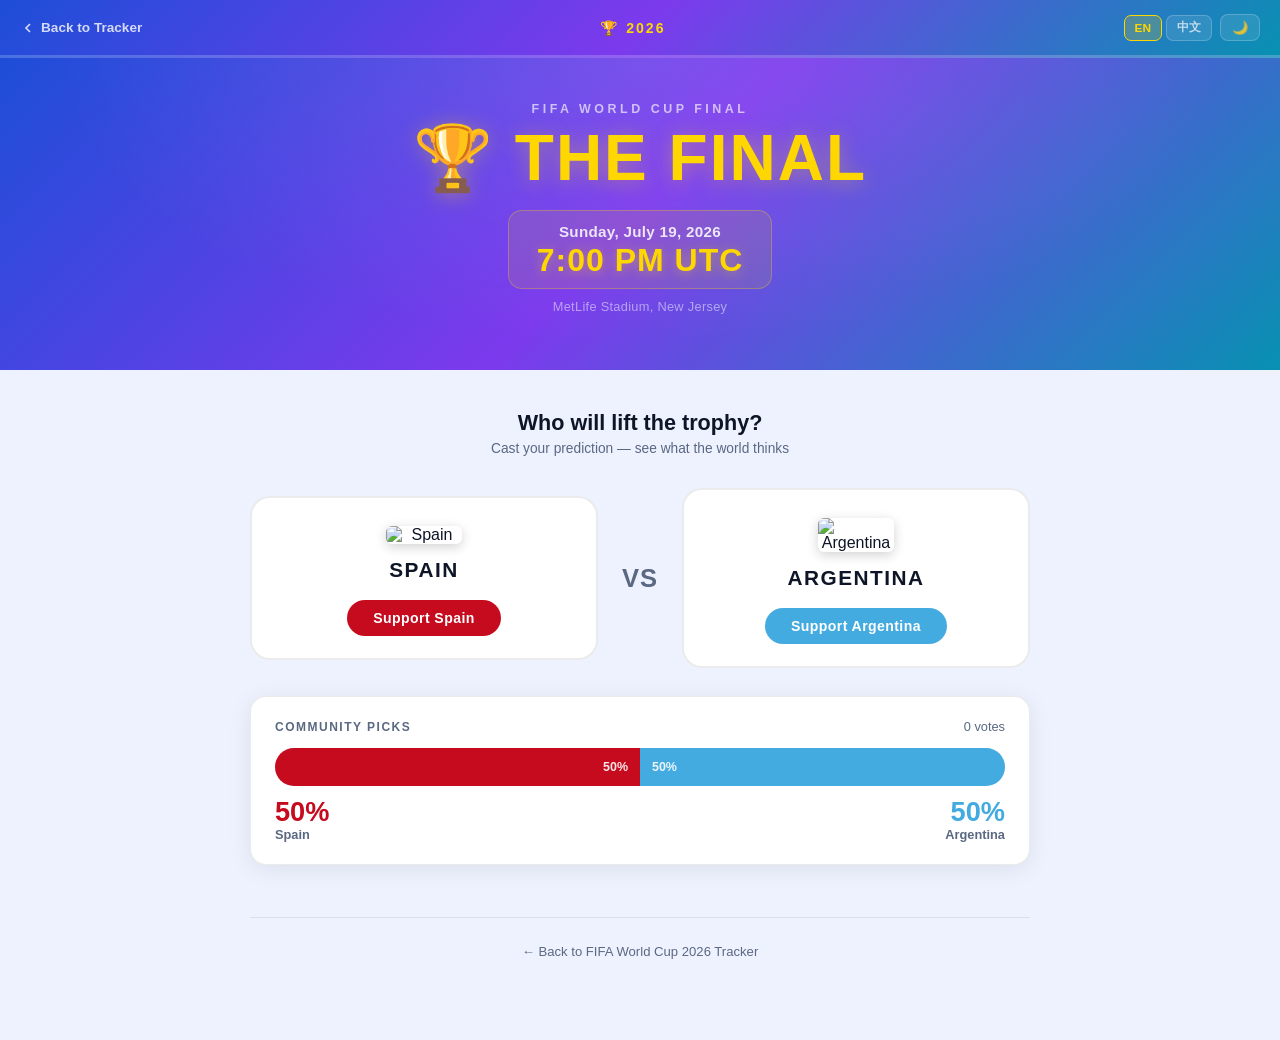
==== commit 0413f13c: "feat: add EN/ZH language toggle to final.html [skip ci]" ====
--- a/final.html
+++ b/final.html
@@ -95,6 +95,33 @@
       color: var(--gold);
       text-transform: uppercase;
     }
+    .header-right {
+      display: flex;
+      align-items: center;
+      gap: 8px;
+    }
+    .lang-toggle {
+      display: flex;
+      gap: 4px;
+    }
+    .lang-btn {
+      background: rgba(255,255,255,.1);
+      border: 1px solid rgba(255,255,255,.2);
+      color: rgba(255,255,255,.7);
+      border-radius: 7px;
+      padding: 4px 10px;
+      font-size: .74rem;
+      font-weight: 700;
+      cursor: pointer;
+      font-family: inherit;
+      transition: background .15s, border-color .15s, color .15s;
+    }
+    .lang-btn:hover { color: #fff; border-color: rgba(255,255,255,.45); }
+    .lang-btn.active {
+      background: rgba(255,215,0,.18);
+      border-color: #ffd700;
+      color: #ffd700;
+    }
     .theme-btn {
       background: rgba(255,255,255,.1);
       border: 1px solid rgba(255,255,255,.2);
@@ -480,7 +507,13 @@
     <span id="backLabel">Back to Tracker</span>
   </a>
   <span class="header-logo">🏆 2026</span>
-  <button class="theme-btn" id="themeBtn" onclick="toggleTheme()">🌙</button>
+  <div class="header-right">
+    <div class="lang-toggle" id="langToggle">
+      <button class="lang-btn active" data-lang="en">EN</button>
+      <button class="lang-btn" data-lang="zh">中文</button>
+    </div>
+    <button class="theme-btn" id="themeBtn" onclick="toggleTheme()">🌙</button>
+  </div>
 </header>
 
 <!-- ── HERO ── -->
@@ -744,10 +777,22 @@
     document.getElementById('barLabelArg').style.opacity    = argPct   < 14 ? '0' : '1';
   }
 
+  /* ── LANG TOGGLE ── */
+  document.getElementById('langToggle').addEventListener('click', e => {
+    const btn = e.target.closest('.lang-btn');
+    if (!btn) return;
+    const lang = btn.dataset.lang;
+    localStorage.setItem('wc_lang', lang);
+    document.querySelectorAll('.lang-btn').forEach(b => b.classList.toggle('active', b.dataset.lang === lang));
+    setLang(lang);
+  });
+
   /* ── INIT ── */
   // Mark that this user has seen the final page (prevents re-redirect from index.html)
   sessionStorage.setItem('saw_final', '1');
 
+  // Sync active lang button
+  document.querySelectorAll('.lang-btn').forEach(b => b.classList.toggle('active', b.dataset.lang === LANG));
   setLang(LANG);
 
   // Sync theme icon
